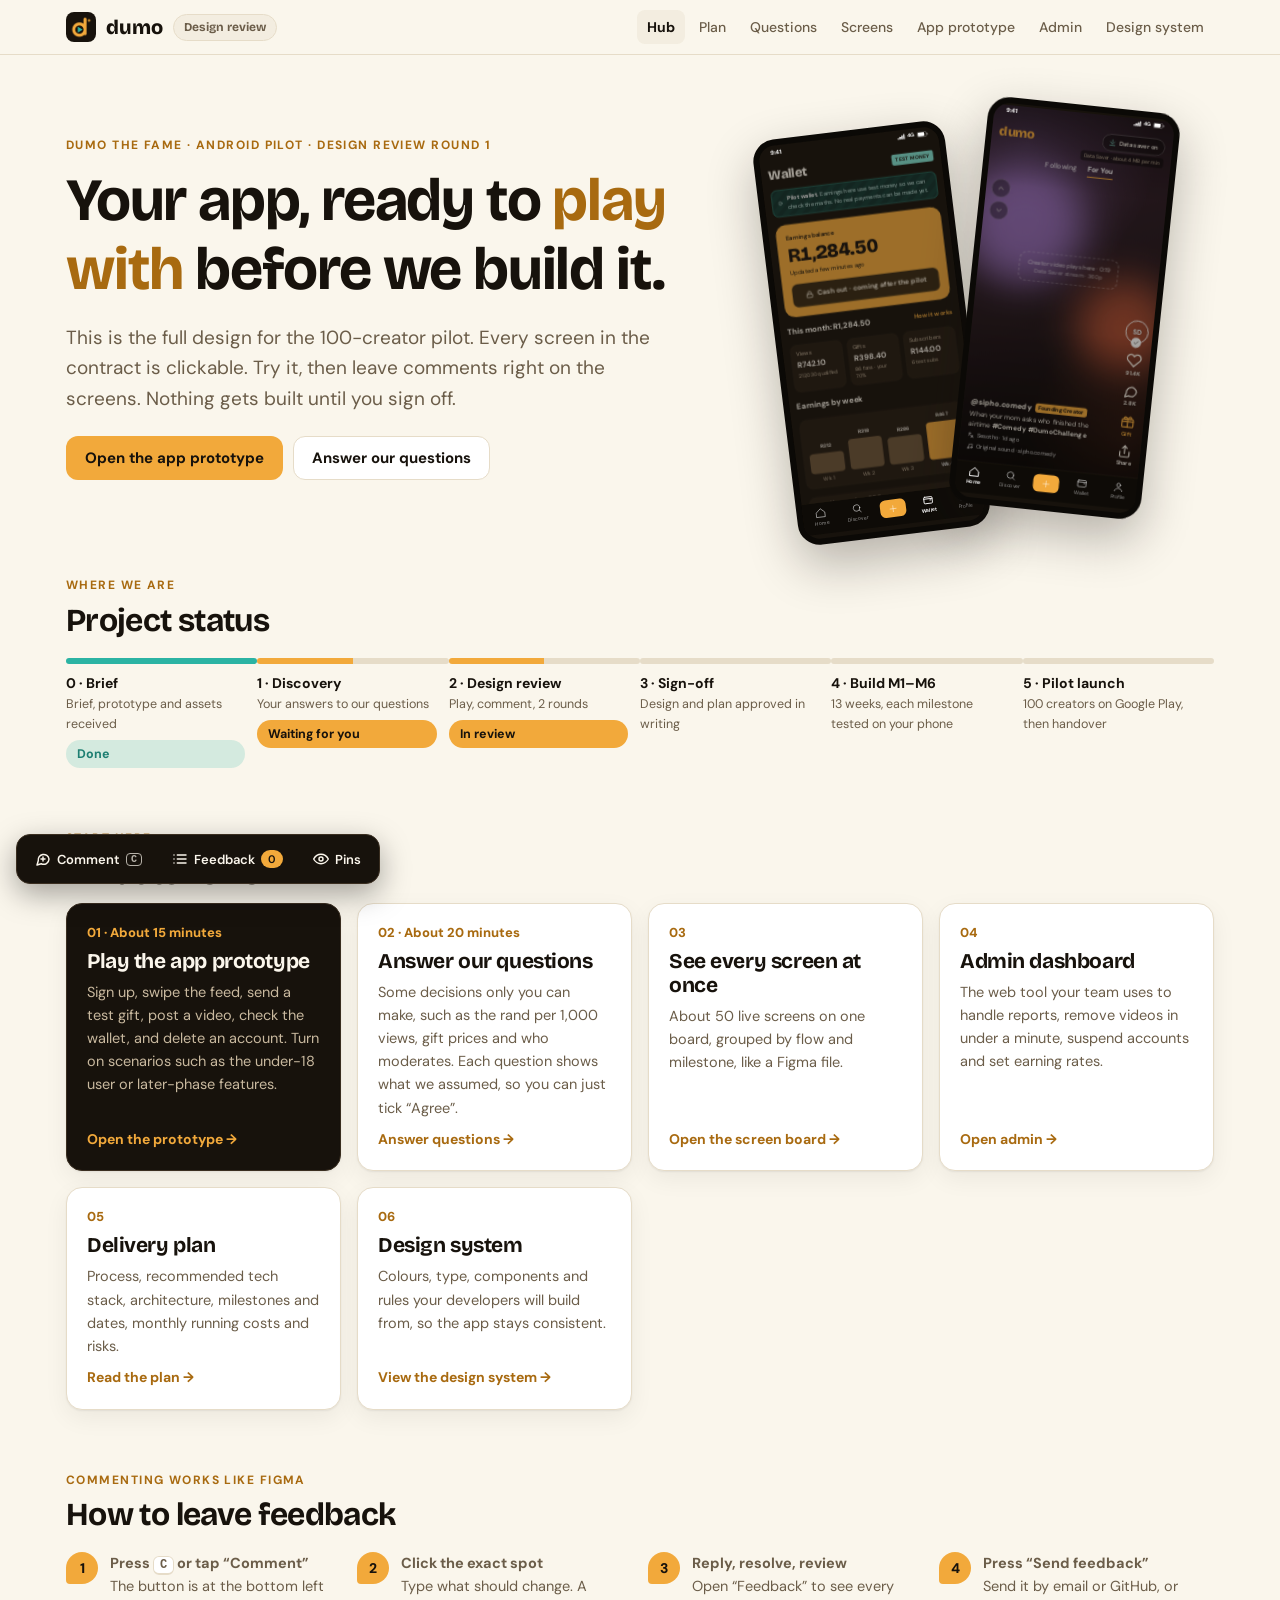
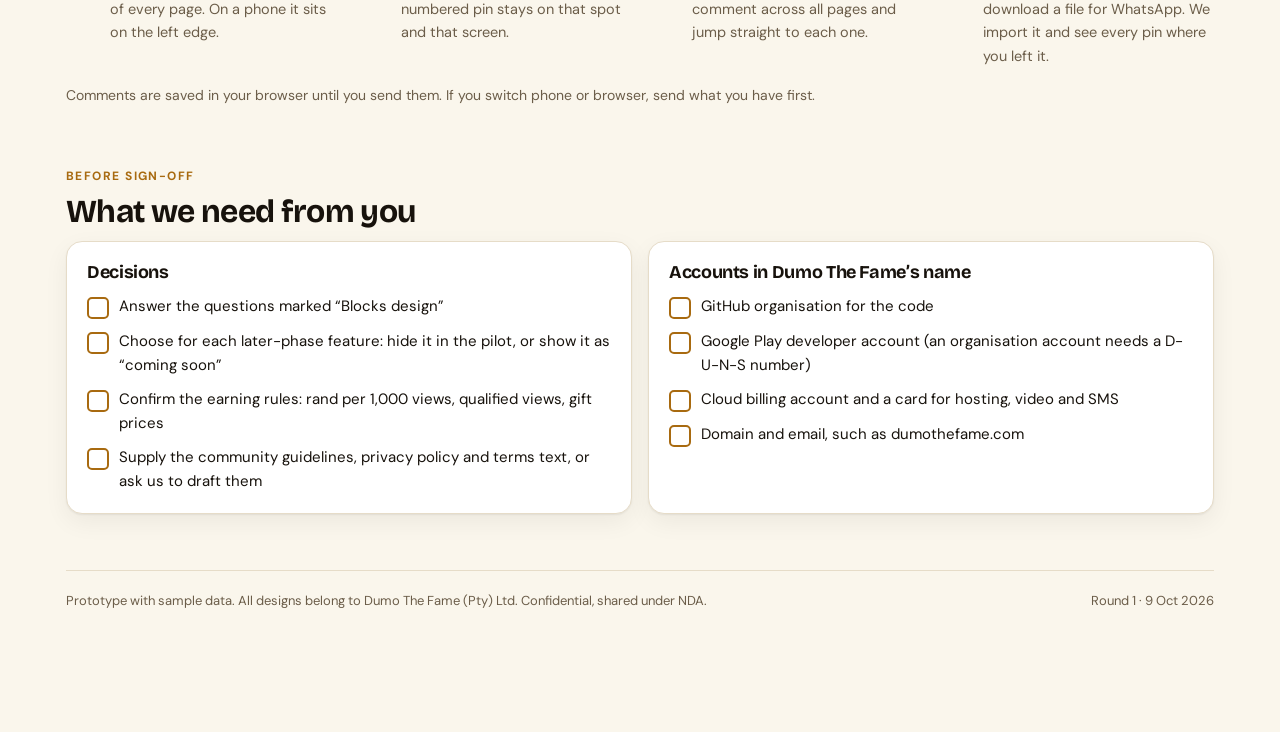
==== index.html @ 5aee9563 "Design review round 1: app prototype, screen board, admin, plan, questions, design system Co-Authore" ====
<!doctype html>
<html lang="en">
<head>
<meta charset="utf-8">
<meta name="viewport" content="width=device-width,initial-scale=1">
<meta name="robots" content="noindex,nofollow">
<title>Dumo Design Review</title>
<link rel="icon" href="assets/dumo-icon.png">
<link rel="preconnect" href="https://fonts.googleapis.com">
<link rel="preconnect" href="https://fonts.gstatic.com" crossorigin>
<link rel="stylesheet" href="https://fonts.googleapis.com/css2?family=Bricolage+Grotesque:opsz,wght@12..96,600;12..96,800&family=DM+Sans:wght@400;500;700&display=swap">
<link rel="stylesheet" href="assets/brand.css">
<script src="assets/review.js" defer></script>
<style>
  .hero{display:grid;grid-template-columns:minmax(0,1.25fr) minmax(0,1fr);gap:40px;align-items:center;margin-bottom:56px}
  .hero h1{font-size:clamp(36px,6vw,60px);margin:10px 0 14px}
  .hero h1 em{font-style:normal;color:var(--accent)}
  .hero .cta{display:flex;gap:10px;flex-wrap:wrap;margin-top:22px}
  .hero-art{position:relative;aspect-ratio:1/1;max-width:420px;justify-self:center;width:100%}
  .hero-art .ph{position:absolute;width:46%;aspect-ratio:9/19;border-radius:22px;border:6px solid #0B0906;box-shadow:0 20px 50px rgba(23,18,12,.3);overflow:hidden;background:#17120C}
  .hero-art .ph iframe{width:390px;height:844px;border:0;transform-origin:0 0;pointer-events:none}
  .hero-art .a{left:4%;top:8%;transform:rotate(-7deg)}
  .hero-art .b{right:4%;top:2%;transform:rotate(6deg);z-index:2}
  @media (max-width:820px){.hero{grid-template-columns:1fr}.hero-art{display:none}}

  .steps{display:grid;grid-template-columns:repeat(6,minmax(0,1fr));gap:0;margin:18px 0 8px;counter-reset:s}
  .step{position:relative;padding:14px 12px 0 0}
  .step::before{content:"";position:absolute;left:0;right:0;top:0;height:6px;border-radius:3px;background:var(--line)}
  .step.done::before{background:var(--teal)}
  .step.now::before{background:linear-gradient(90deg,var(--amber) 50%,var(--line) 50%)}
  .step b{display:block;font-size:14px}
  .step span{font-size:12.5px;color:var(--muted);display:block}
  .step .chip{margin-top:6px}
  @media (max-width:820px){.steps{grid-template-columns:repeat(2,minmax(0,1fr));row-gap:18px}}

  .grid{display:grid;grid-template-columns:repeat(auto-fill,minmax(260px,1fr));gap:16px}
  .tile{display:flex;flex-direction:column;gap:8px;text-decoration:none;color:var(--fg);transition:transform .15s,box-shadow .15s}
  .tile:hover{transform:translateY(-2px);box-shadow:0 0 0 2px var(--amber),var(--shadow)}
  .tile .n{font:800 13px var(--body);color:var(--accent)}
  .tile h3{font-size:21px}
  .tile p{margin:0;color:var(--muted);font-size:14.5px}
  .tile .go{margin-top:auto;font-weight:700;font-size:14px;color:var(--accent)}
  .tile.primary{background:var(--ink);color:#FBF6EC;border-color:#3A2E20}
  .tile.primary p{color:#C9B99F}
  .tile.primary .go,.tile.primary .n{color:var(--amber)}
  section{margin:0 0 56px}
  section > h2{font-size:clamp(24px,3.5vw,32px);margin:6px 0 10px}
  .how{display:grid;grid-template-columns:repeat(auto-fit,minmax(220px,1fr));gap:16px;counter-reset:h}
  .how li{list-style:none;counter-increment:h;display:flex;gap:12px}
  .how li::before{content:counter(h);flex:none;width:32px;height:32px;border-radius:16px 16px 16px 4px;background:var(--amber);color:var(--ink);font:800 14px var(--body);display:flex;align-items:center;justify-content:center}
  .how b{display:block}
  .how span{color:var(--muted);font-size:14.5px}
  kbd{font:700 12px ui-monospace,monospace;border:1px solid var(--line);border-bottom-width:2px;border-radius:6px;padding:1px 6px;background:var(--surface)}
  .two{display:grid;grid-template-columns:repeat(auto-fit,minmax(280px,1fr));gap:16px}
  .check{list-style:none;margin:0;padding:0;display:flex;flex-direction:column;gap:10px}
  .check li{display:flex;gap:10px;align-items:flex-start;font-size:15px}
  .check li::before{content:"";flex:none;width:18px;height:18px;margin-top:3px;border-radius:5px;border:2px solid var(--accent)}
  .foot{border-top:1px solid var(--line);padding-top:20px;color:var(--muted);font-size:13px;display:flex;justify-content:space-between;gap:12px;flex-wrap:wrap}
</style>
</head>
<body>
<header class="site-head"><div class="in"><a class="brand" href="./"><img src="assets/dumo-icon.png" alt="">dumo <span class="chip">Design review</span></a><nav><a href="./" aria-current="page">Hub</a><a href="plan.html">Plan</a><a href="questions.html">Questions</a><a href="board.html">Screens</a><a href="app/">App prototype</a><a href="admin/">Admin</a><a href="design-system.html">Design system</a></nav></div></header>
<main class="page">
  <div class="hero" id="hero">
    <div>
      <span class="eyebrow">Dumo The Fame · Android pilot · Design review round 1</span>
      <h1>Your app, ready to <em>play with</em> before we build it.</h1>
      <p class="lede">This is the full design for the 100-creator pilot. Every screen in the contract is clickable. Try it, then leave comments right on the screens. Nothing gets built until you sign off.</p>
      <div class="cta"><a class="btn primary" href="app/#/splash">Open the app prototype</a><a class="btn" href="questions.html">Answer our questions</a></div>
    </div>
    <div class="hero-art" aria-hidden="true">
      <div class="ph a"><iframe tabindex="-1" title="" src="app/?frame=1#/wallet" loading="lazy"></iframe></div>
      <div class="ph b"><iframe tabindex="-1" title="" src="app/?frame=1#/feed" loading="lazy"></iframe></div>
    </div>
  </div>

  <section id="status">
    <span class="eyebrow">Where we are</span>
    <h2>Project status</h2>
    <div class="steps">
      <div class="step done"><b>0 · Brief</b><span>Brief, prototype and assets received</span><span class="chip teal">Done</span></div>
      <div class="step now"><b>1 · Discovery</b><span>Your answers to our questions</span><span class="chip amber">Waiting for you</span></div>
      <div class="step now"><b>2 · Design review</b><span>Play, comment, 2 rounds</span><span class="chip amber">In review</span></div>
      <div class="step"><b>3 · Sign-off</b><span>Design and plan approved in writing</span></div>
      <div class="step"><b>4 · Build M1–M6</b><span>13 weeks, each milestone tested on your phone</span></div>
      <div class="step"><b>5 · Pilot launch</b><span>100 creators on Google Play, then handover</span></div>
    </div>
  </section>

  <section id="start">
    <span class="eyebrow">Start here</span>
    <h2>What to review</h2>
    <div class="grid">
      <a class="card tile primary" href="app/#/splash"><span class="n">01 · About 15 minutes</span><h3>Play the app prototype</h3><p>Sign up, swipe the feed, send a test gift, post a video, check the wallet, and delete an account. Turn on scenarios such as the under-18 user or later-phase features.</p><span class="go">Open the prototype →</span></a>
      <a class="card tile" href="questions.html"><span class="n">02 · About 20 minutes</span><h3>Answer our questions</h3><p>Some decisions only you can make, such as the rand per 1,000 views, gift prices and who moderates. Each question shows what we assumed, so you can just tick “Agree”.</p><span class="go">Answer questions →</span></a>
      <a class="card tile" href="board.html"><span class="n">03</span><h3>See every screen at once</h3><p>About 50 live screens on one board, grouped by flow and milestone, like a Figma file.</p><span class="go">Open the screen board →</span></a>
      <a class="card tile" href="admin/"><span class="n">04</span><h3>Admin dashboard</h3><p>The web tool your team uses to handle reports, remove videos in under a minute, suspend accounts and set earning rates.</p><span class="go">Open admin →</span></a>
      <a class="card tile" href="plan.html"><span class="n">05</span><h3>Delivery plan</h3><p>Process, recommended tech stack, architecture, milestones and dates, monthly running costs and risks.</p><span class="go">Read the plan →</span></a>
      <a class="card tile" href="design-system.html"><span class="n">06</span><h3>Design system</h3><p>Colours, type, components and rules your developers will build from, so the app stays consistent.</p><span class="go">View the design system →</span></a>
    </div>
  </section>

  <section id="how">
    <span class="eyebrow">Commenting works like Figma</span>
    <h2>How to leave feedback</h2>
    <ol class="how" style="padding:0;margin:18px 0 0">
      <li><span><b>Press <kbd>C</kbd> or tap “Comment”</b><span>The button is at the bottom left of every page. On a phone it sits on the left edge.</span></span></li>
      <li><span><b>Click the exact spot</b><span>Type what should change. A numbered pin stays on that spot and that screen.</span></span></li>
      <li><span><b>Reply, resolve, review</b><span>Open “Feedback” to see every comment across all pages and jump straight to each one.</span></span></li>
      <li><span><b>Press “Send feedback”</b><span>Send it by email or GitHub, or download a file for WhatsApp. We import it and see every pin where you left it.</span></span></li>
    </ol>
    <p style="color:var(--muted);font-size:14px;margin-top:16px">Comments are saved in your browser until you send them. If you switch phone or browser, send what you have first.</p>
  </section>

  <section id="decisions">
    <span class="eyebrow">Before sign-off</span>
    <h2>What we need from you</h2>
    <div class="two">
      <div class="card"><h3 style="font-size:18px;margin-bottom:12px">Decisions</h3><ul class="check">
        <li>Answer the questions marked “Blocks design”</li>
        <li>Choose for each later-phase feature: hide it in the pilot, or show it as “coming soon”</li>
        <li>Confirm the earning rules: rand per 1,000 views, qualified views, gift prices</li>
        <li>Supply the community guidelines, privacy policy and terms text, or ask us to draft them</li>
      </ul></div>
      <div class="card"><h3 style="font-size:18px;margin-bottom:12px">Accounts in Dumo The Fame’s name</h3><ul class="check">
        <li>GitHub organisation for the code</li>
        <li>Google Play developer account (an organisation account needs a D-U-N-S number)</li>
        <li>Cloud billing account and a card for hosting, video and SMS</li>
        <li>Domain and email, such as dumothefame.com</li>
      </ul></div>
    </div>
  </section>

  <div class="foot"><span>Prototype with sample data. All designs belong to Dumo The Fame (Pty) Ltd. Confidential, shared under NDA.</span><span>Round 1 · 9 Oct 2026</span></div>
</main>
<script>
  // scale the hero phones to their box
  (function(){ function fit(){ document.querySelectorAll('.hero-art .ph').forEach(function(p){ var f = p.querySelector('iframe'); f.style.transform = 'scale(' + (p.clientWidth / 390) + ')'; }); } addEventListener('resize', fit); fit(); })();
</script>
</body>
</html>
---- assets/brand.css ----
/* Dumo design-review site: shared tokens + document-page styles.
   App prototype uses its own dark tokens (app/app.css) taken from the client prototype. */
:root{
  --amber:#F2A93B; --amber-deep:#A86A10; --teal:#2BB3A3; --teal-soft:#7FE0CF;
  --coral:#E4572E; --ink:#17120C;
  --display:'Bricolage Grotesque','Arial Black',sans-serif;
  --body:'DM Sans','Segoe UI',Arial,sans-serif;

  --bg:#FAF6EC; --surface:#FFFFFF; --surface-2:#F3EDE0; --line:#E6DCC8;
  --fg:#17120C; --muted:#6B5D49; --accent:#A86A10; --accent-bg:#F2A93B; --on-accent:#17120C;
  --ok:#1E7F72; --warn:#B4541F; --info:#365FB8;
  --shadow:0 1px 2px rgba(23,18,12,.06),0 8px 24px rgba(23,18,12,.06);
  color-scheme:light;
}
@media (prefers-color-scheme:dark){
  :root:not([data-theme="light"]){
    --bg:#17120C; --surface:#211A12; --surface-2:#2A2117; --line:#3A2E20;
    --fg:#FBF6EC; --muted:#C9B99F; --accent:#F2A93B; --accent-bg:#F2A93B; --on-accent:#17120C;
    --ok:#7FE0CF; --warn:#FF9C7A; --info:#9DB6F2;
    --shadow:0 1px 2px rgba(0,0,0,.3),0 8px 24px rgba(0,0,0,.3);
    color-scheme:dark;
  }
}
:root[data-theme="dark"]{
  --bg:#17120C; --surface:#211A12; --surface-2:#2A2117; --line:#3A2E20;
  --fg:#FBF6EC; --muted:#C9B99F; --accent:#F2A93B; --accent-bg:#F2A93B; --on-accent:#17120C;
  --ok:#7FE0CF; --warn:#FF9C7A; --info:#9DB6F2;
  --shadow:0 1px 2px rgba(0,0,0,.3),0 8px 24px rgba(0,0,0,.3);
  color-scheme:dark;
}
*{box-sizing:border-box}
html{-webkit-text-size-adjust:100%}
body{margin:0;background:var(--bg);color:var(--fg);font:16px/1.6 var(--body)}
a{color:var(--accent)}
img{max-width:100%}
h1,h2,h3{font-family:var(--display);letter-spacing:-.02em;line-height:1.15;margin:0}
:focus-visible{outline:2px solid var(--amber);outline-offset:2px}

/* site header shared by all document pages */
.site-head{position:sticky;top:0;z-index:50;background:color-mix(in srgb,var(--bg) 88%,transparent);backdrop-filter:blur(10px);border-bottom:1px solid var(--line)}
.site-head .in{max-width:1180px;margin:0 auto;padding:10px 16px;display:flex;align-items:center;gap:18px;flex-wrap:wrap}
.site-head .brand{display:flex;align-items:center;gap:10px;text-decoration:none;color:var(--fg);font-family:var(--display);font-weight:800;font-size:20px}
.site-head .brand img{width:30px;height:30px;border-radius:8px}
.site-head nav{display:flex;gap:4px;flex-wrap:wrap;margin-left:auto}
.site-head nav a{color:var(--muted);text-decoration:none;font-size:14px;font-weight:500;padding:6px 10px;border-radius:8px}
.site-head nav a:hover{background:var(--surface-2);color:var(--fg)}
.site-head nav a[aria-current="page"]{background:var(--surface-2);color:var(--fg);font-weight:700}

.page{max-width:1180px;margin:0 auto;padding:40px 16px 120px}
.eyebrow{font-size:12px;font-weight:700;letter-spacing:.12em;text-transform:uppercase;color:var(--accent)}
.lede{font-size:19px;color:var(--muted);max-width:68ch}
.card{background:var(--surface);border:1px solid var(--line);border-radius:16px;padding:20px;box-shadow:var(--shadow)}
.chip{display:inline-flex;align-items:center;gap:6px;font-size:12px;font-weight:700;border-radius:999px;padding:3px 10px;background:var(--surface-2);color:var(--muted);border:1px solid var(--line)}
.chip.amber{background:var(--accent-bg);color:var(--on-accent);border-color:transparent}
.chip.teal{background:color-mix(in srgb,var(--teal) 18%,transparent);color:var(--ok);border-color:transparent}
.btn{display:inline-flex;align-items:center;justify-content:center;gap:8px;height:44px;padding:0 18px;border-radius:12px;border:1px solid var(--line);background:var(--surface);color:var(--fg);font:700 15px var(--body);text-decoration:none;cursor:pointer}
.btn.primary{background:var(--accent-bg);color:var(--on-accent);border-color:transparent}
table{border-collapse:collapse;width:100%;font-size:15px}
th,td{text-align:left;padding:10px 12px;border-bottom:1px solid var(--line);vertical-align:top}
th{font-size:13px;color:var(--muted);font-weight:700}
.table-wrap{overflow-x:auto;border:1px solid var(--line);border-radius:14px;background:var(--surface)}
@media (prefers-reduced-motion:reduce){*{animation:none!important;transition:none!important}}
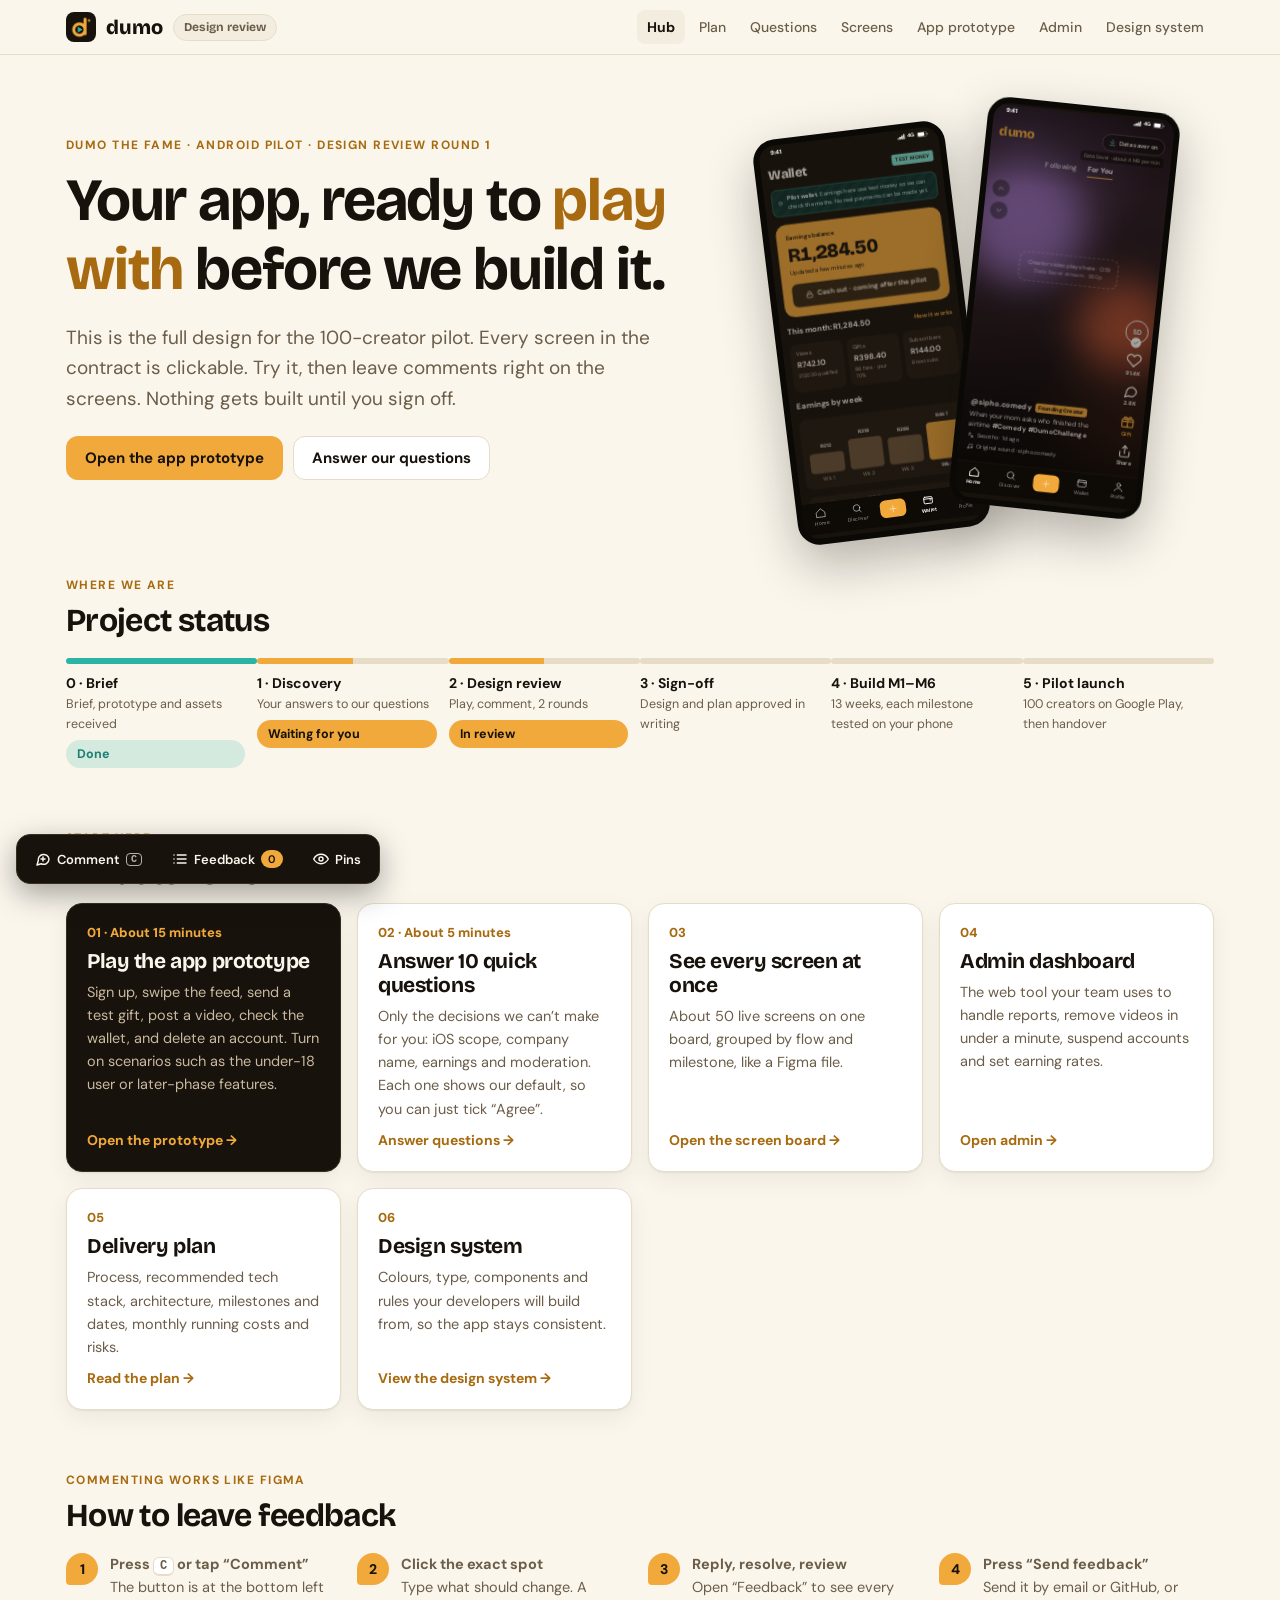
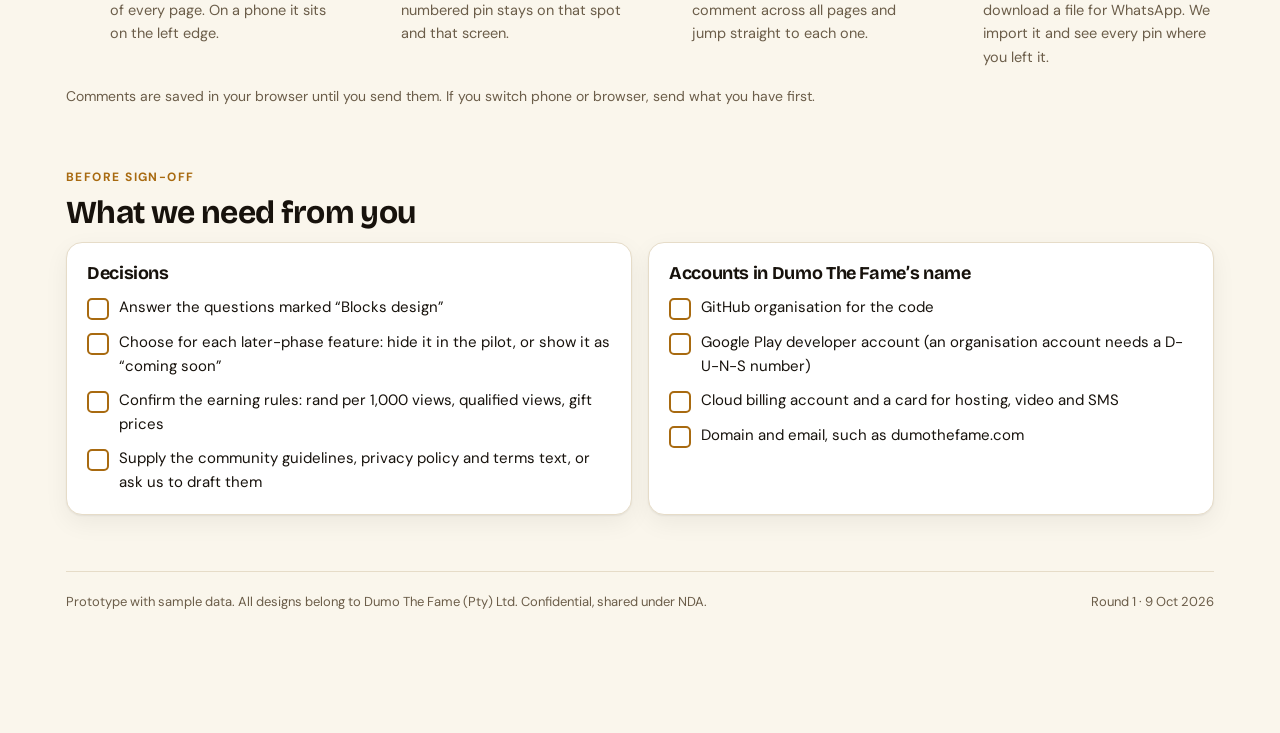
==== commit 47bb3126: "Questions: reduce to 10 essential client decisions Co-Authored-By: Claude Opus 5.5 <noreply@anthropi" ====
--- a/index.html
+++ b/index.html
@@ -92,7 +92,7 @@
     <h2>What to review</h2>
     <div class="grid">
       <a class="card tile primary" href="app/#/splash"><span class="n">01 · About 15 minutes</span><h3>Play the app prototype</h3><p>Sign up, swipe the feed, send a test gift, post a video, check the wallet, and delete an account. Turn on scenarios such as the under-18 user or later-phase features.</p><span class="go">Open the prototype →</span></a>
-      <a class="card tile" href="questions.html"><span class="n">02 · About 20 minutes</span><h3>Answer our questions</h3><p>Some decisions only you can make, such as the rand per 1,000 views, gift prices and who moderates. Each question shows what we assumed, so you can just tick “Agree”.</p><span class="go">Answer questions →</span></a>
+      <a class="card tile" href="questions.html"><span class="n">02 · About 5 minutes</span><h3>Answer 10 quick questions</h3><p>Only the decisions we can’t make for you: iOS scope, company name, earnings and moderation. Each one shows our default, so you can just tick “Agree”.</p><span class="go">Answer questions →</span></a>
       <a class="card tile" href="board.html"><span class="n">03</span><h3>See every screen at once</h3><p>About 50 live screens on one board, grouped by flow and milestone, like a Figma file.</p><span class="go">Open the screen board →</span></a>
       <a class="card tile" href="admin/"><span class="n">04</span><h3>Admin dashboard</h3><p>The web tool your team uses to handle reports, remove videos in under a minute, suspend accounts and set earning rates.</p><span class="go">Open admin →</span></a>
       <a class="card tile" href="plan.html"><span class="n">05</span><h3>Delivery plan</h3><p>Process, recommended tech stack, architecture, milestones and dates, monthly running costs and risks.</p><span class="go">Read the plan →</span></a>
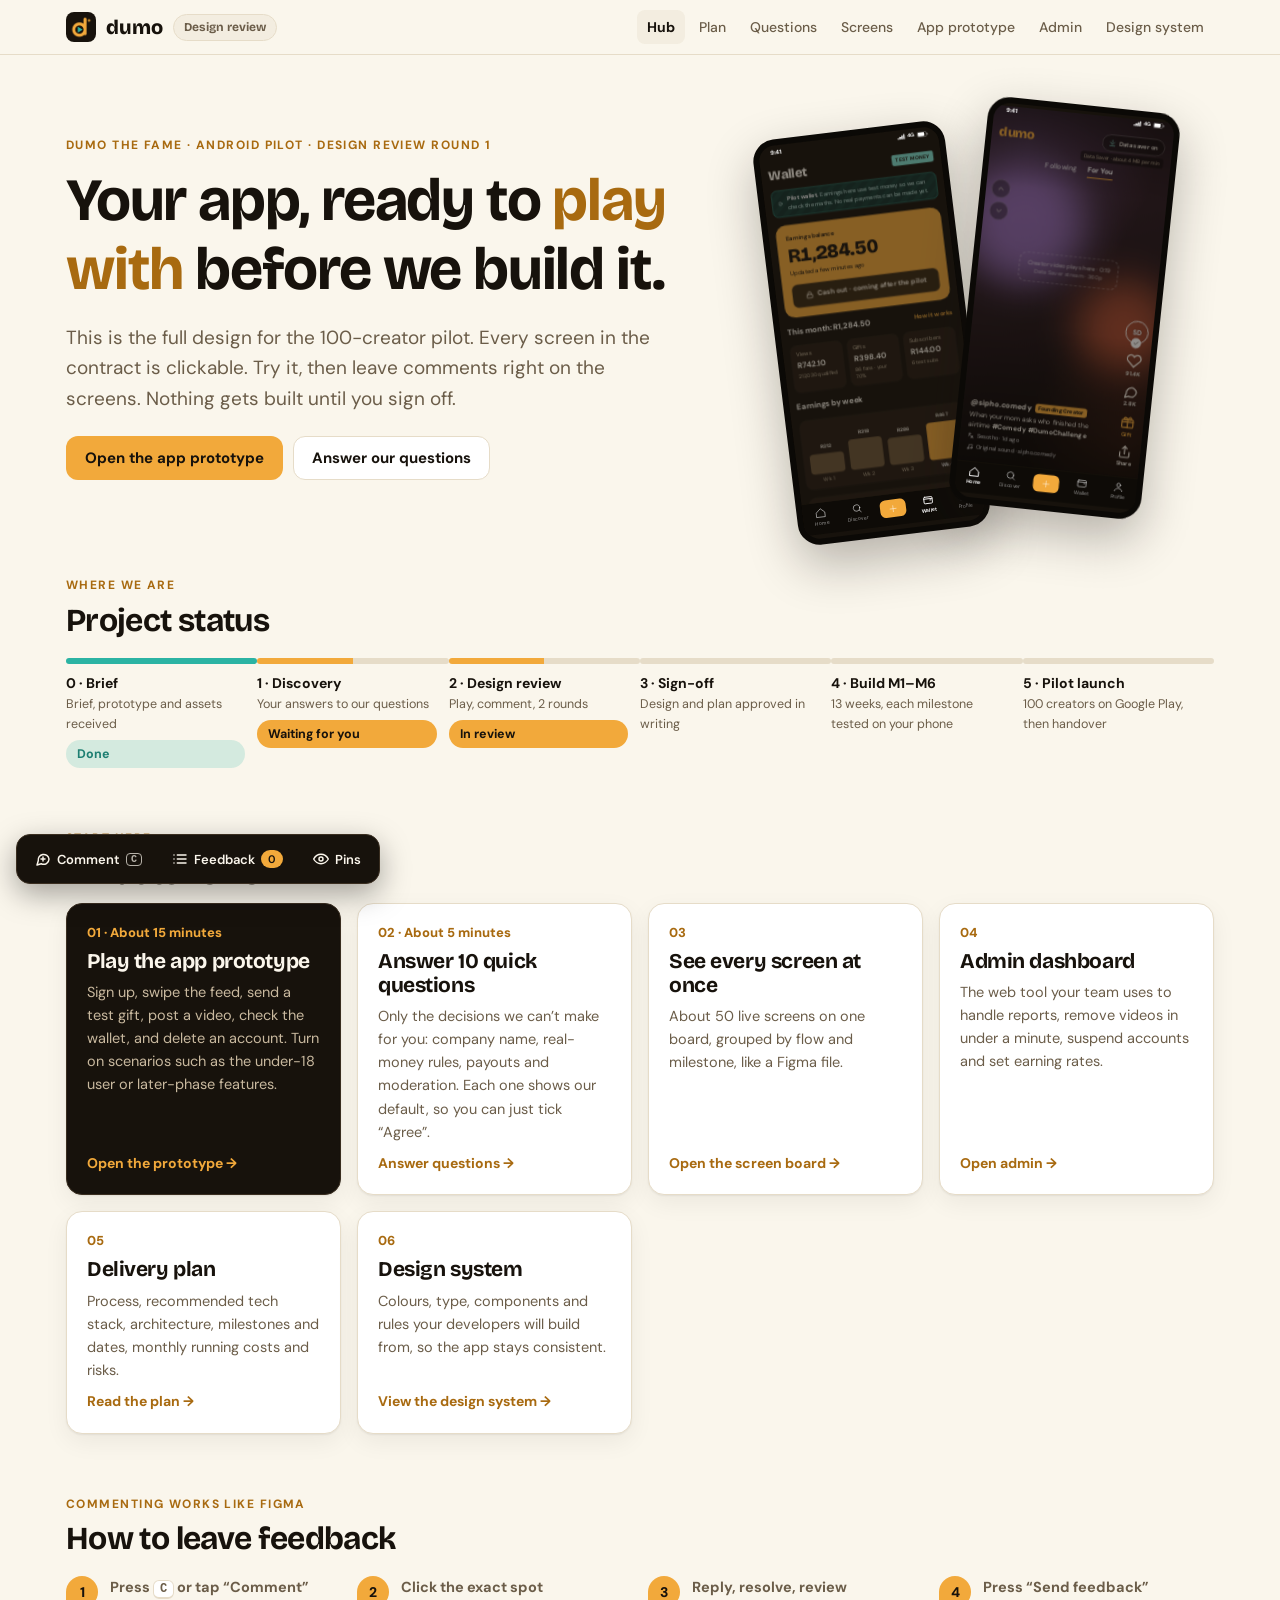
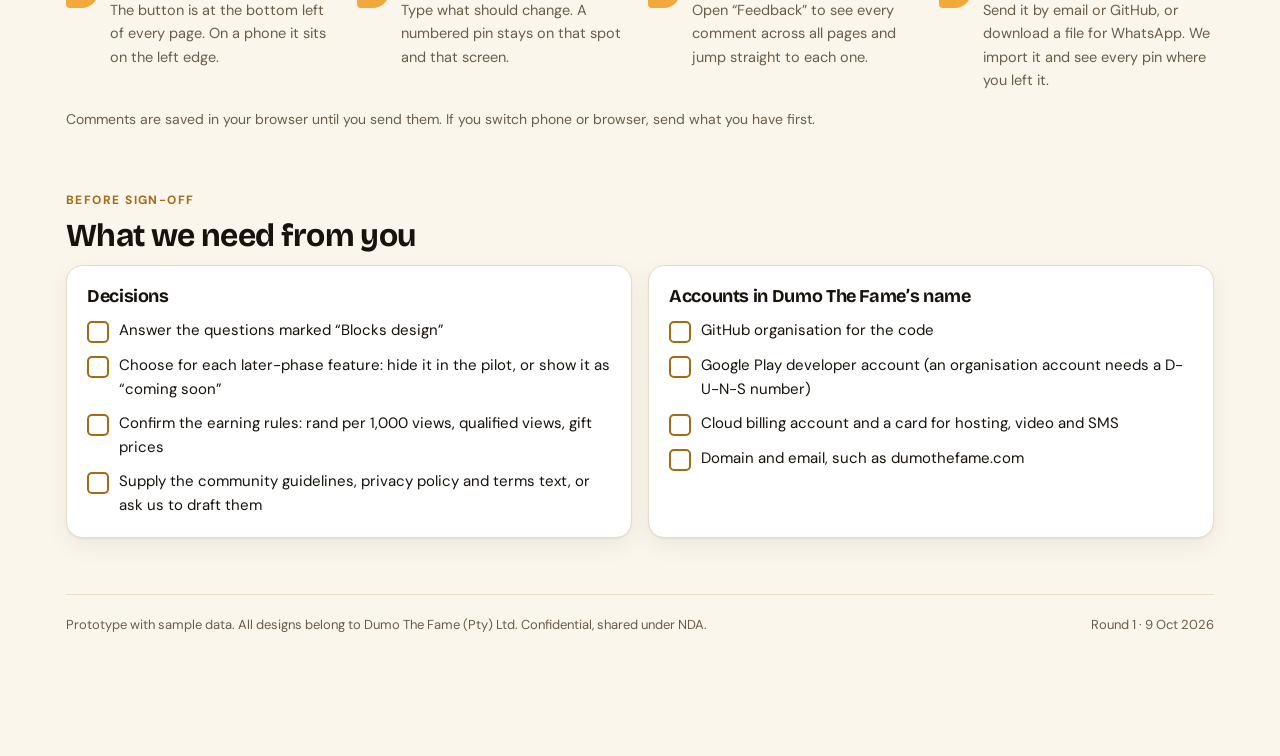
==== commit 3aaaeb3e: "Questions: full-scope build (real money, payouts, live, iOS) Co-Authored-By: Claude Opus 5.5 <norepl" ====
--- a/index.html
+++ b/index.html
@@ -92,7 +92,7 @@
     <h2>What to review</h2>
     <div class="grid">
       <a class="card tile primary" href="app/#/splash"><span class="n">01 · About 15 minutes</span><h3>Play the app prototype</h3><p>Sign up, swipe the feed, send a test gift, post a video, check the wallet, and delete an account. Turn on scenarios such as the under-18 user or later-phase features.</p><span class="go">Open the prototype →</span></a>
-      <a class="card tile" href="questions.html"><span class="n">02 · About 5 minutes</span><h3>Answer 10 quick questions</h3><p>Only the decisions we can’t make for you: iOS scope, company name, earnings and moderation. Each one shows our default, so you can just tick “Agree”.</p><span class="go">Answer questions →</span></a>
+      <a class="card tile" href="questions.html"><span class="n">02 · About 5 minutes</span><h3>Answer 10 quick questions</h3><p>Only the decisions we can’t make for you: company name, real-money rules, payouts and moderation. Each one shows our default, so you can just tick “Agree”.</p><span class="go">Answer questions →</span></a>
       <a class="card tile" href="board.html"><span class="n">03</span><h3>See every screen at once</h3><p>About 50 live screens on one board, grouped by flow and milestone, like a Figma file.</p><span class="go">Open the screen board →</span></a>
       <a class="card tile" href="admin/"><span class="n">04</span><h3>Admin dashboard</h3><p>The web tool your team uses to handle reports, remove videos in under a minute, suspend accounts and set earning rates.</p><span class="go">Open admin →</span></a>
       <a class="card tile" href="plan.html"><span class="n">05</span><h3>Delivery plan</h3><p>Process, recommended tech stack, architecture, milestones and dates, monthly running costs and risks.</p><span class="go">Read the plan →</span></a>
